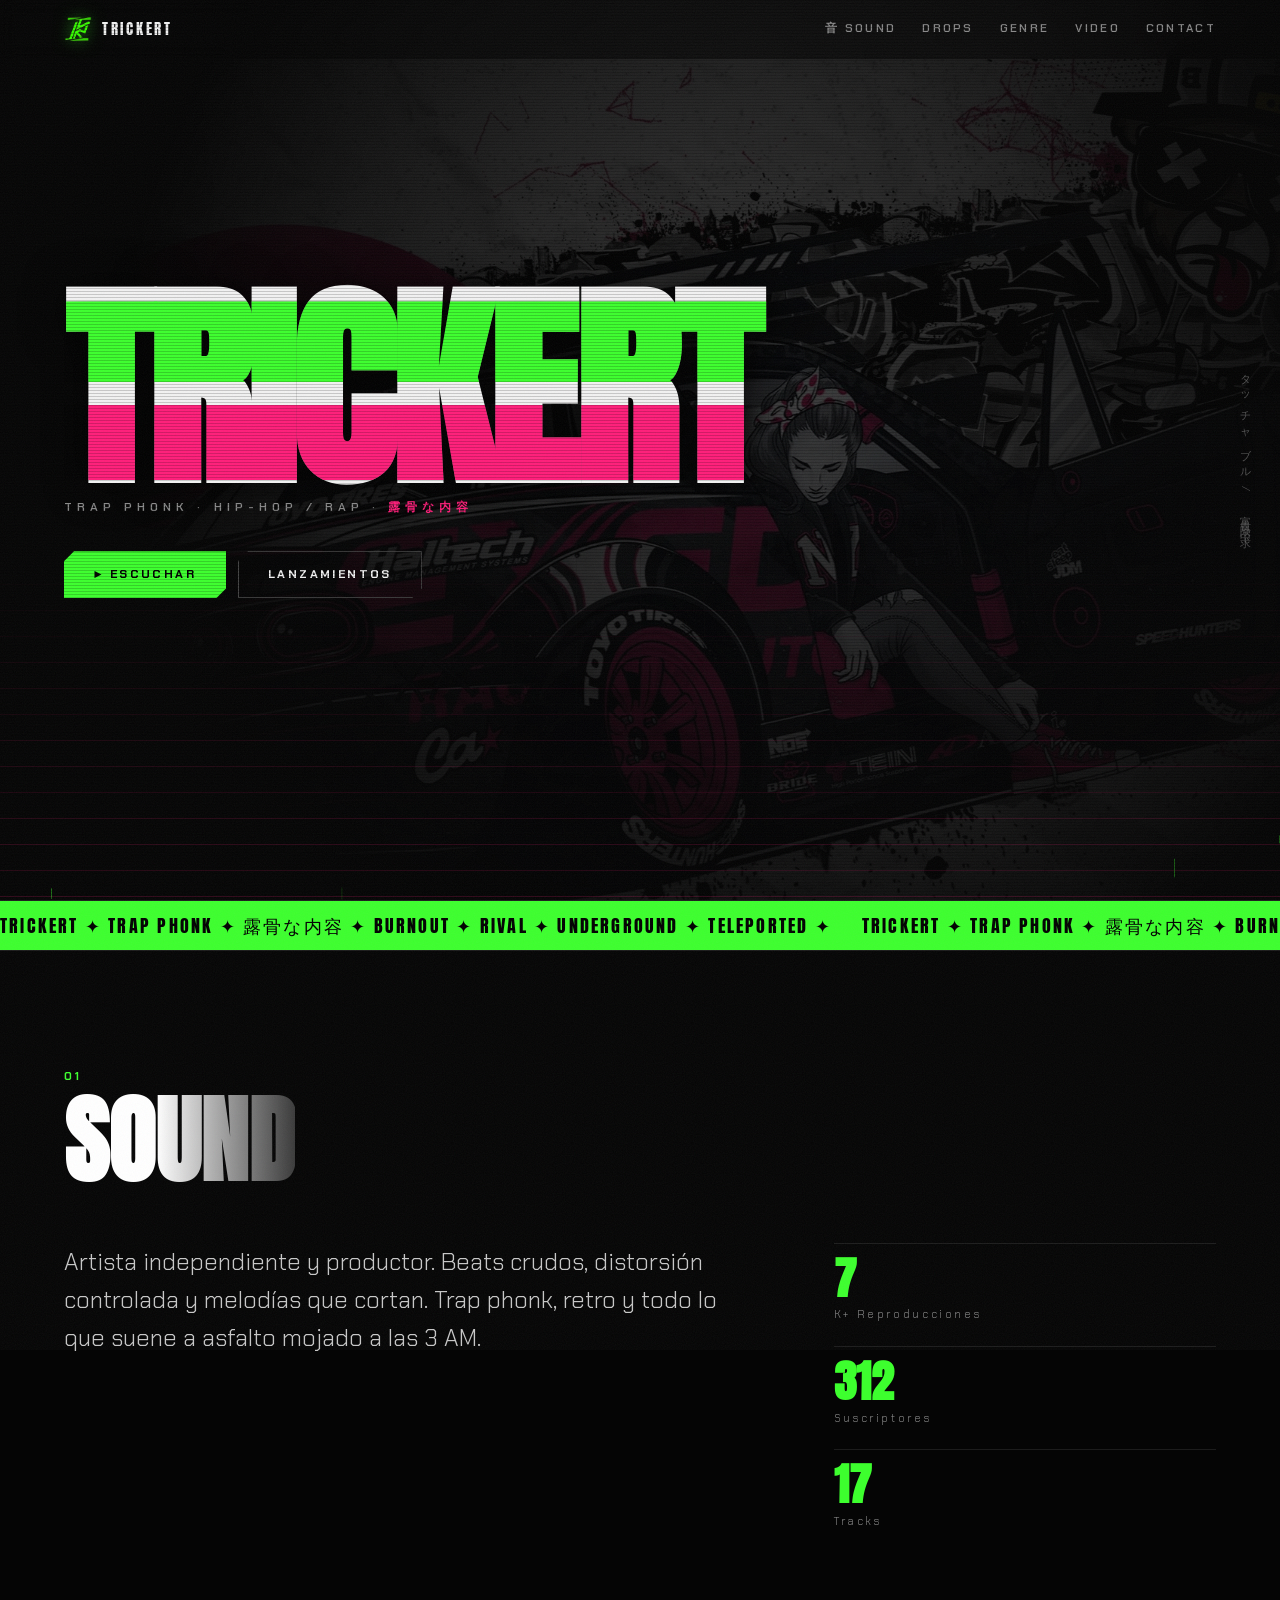
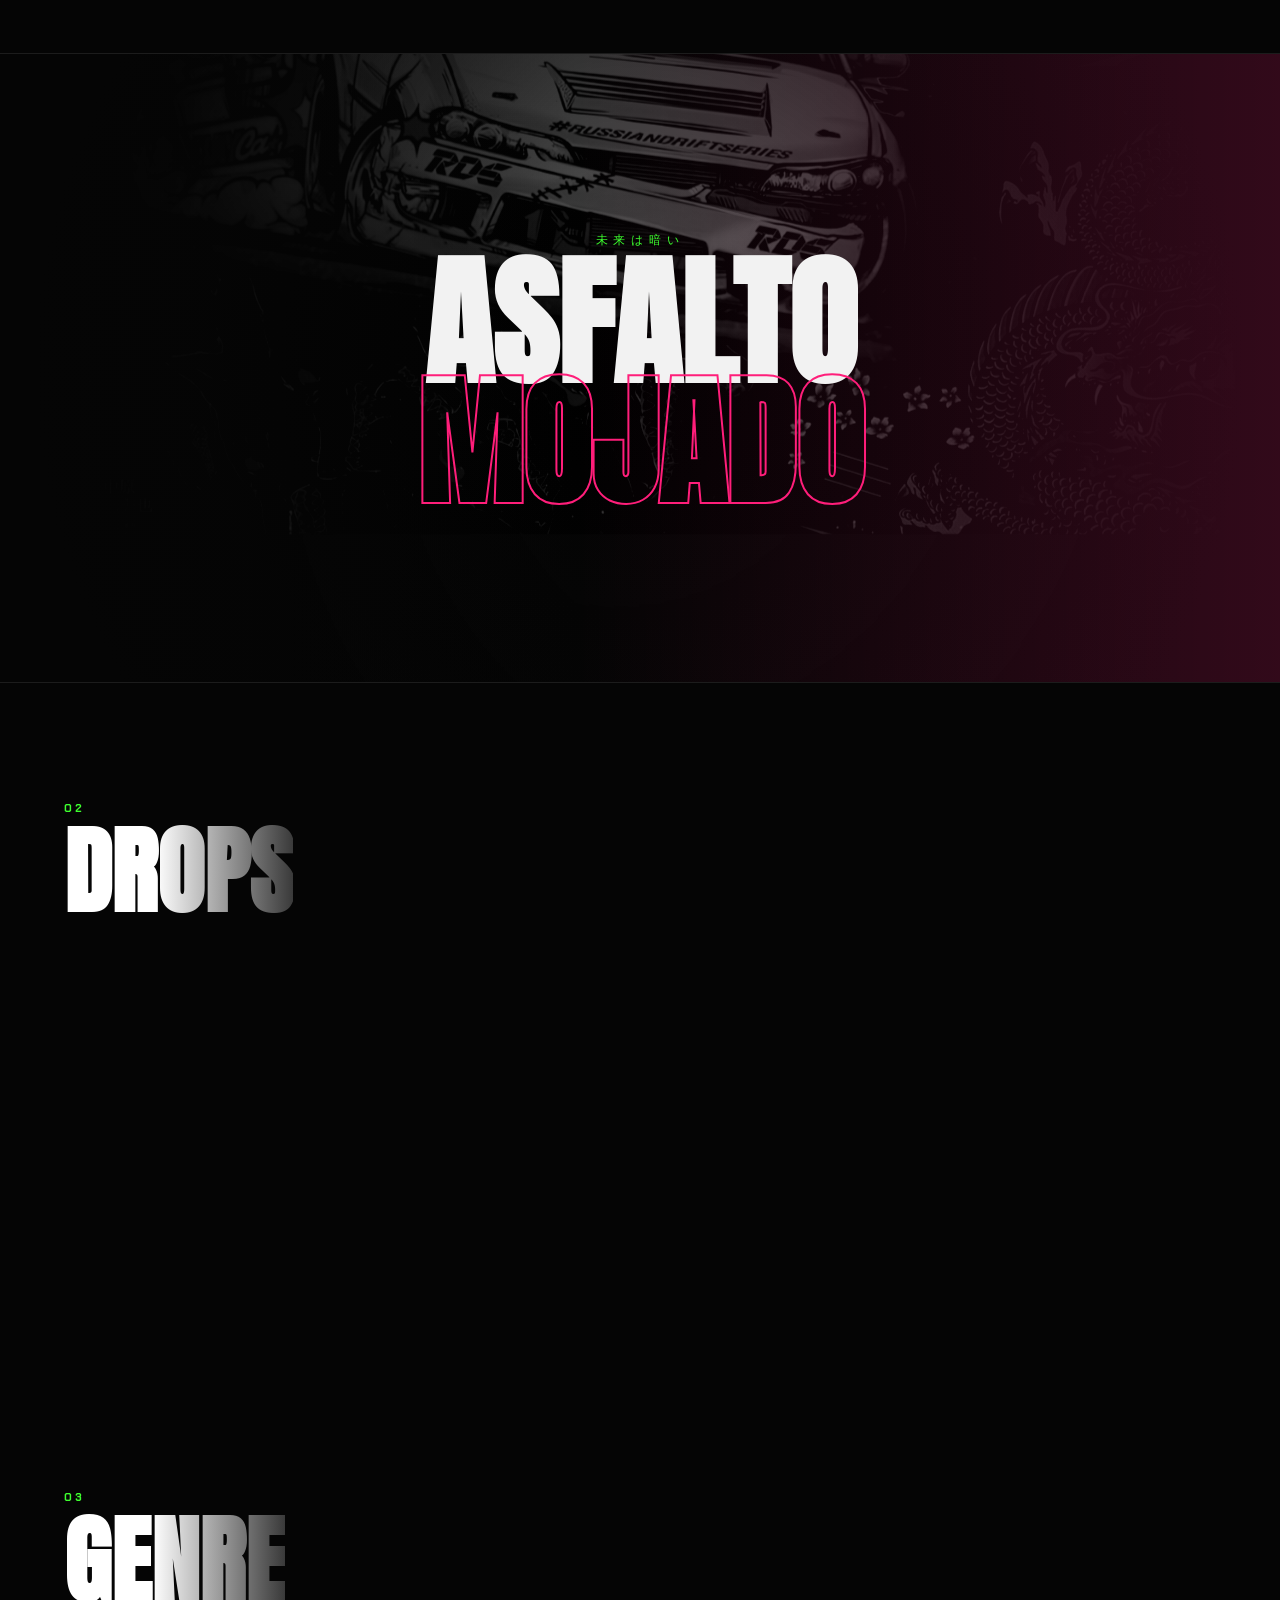
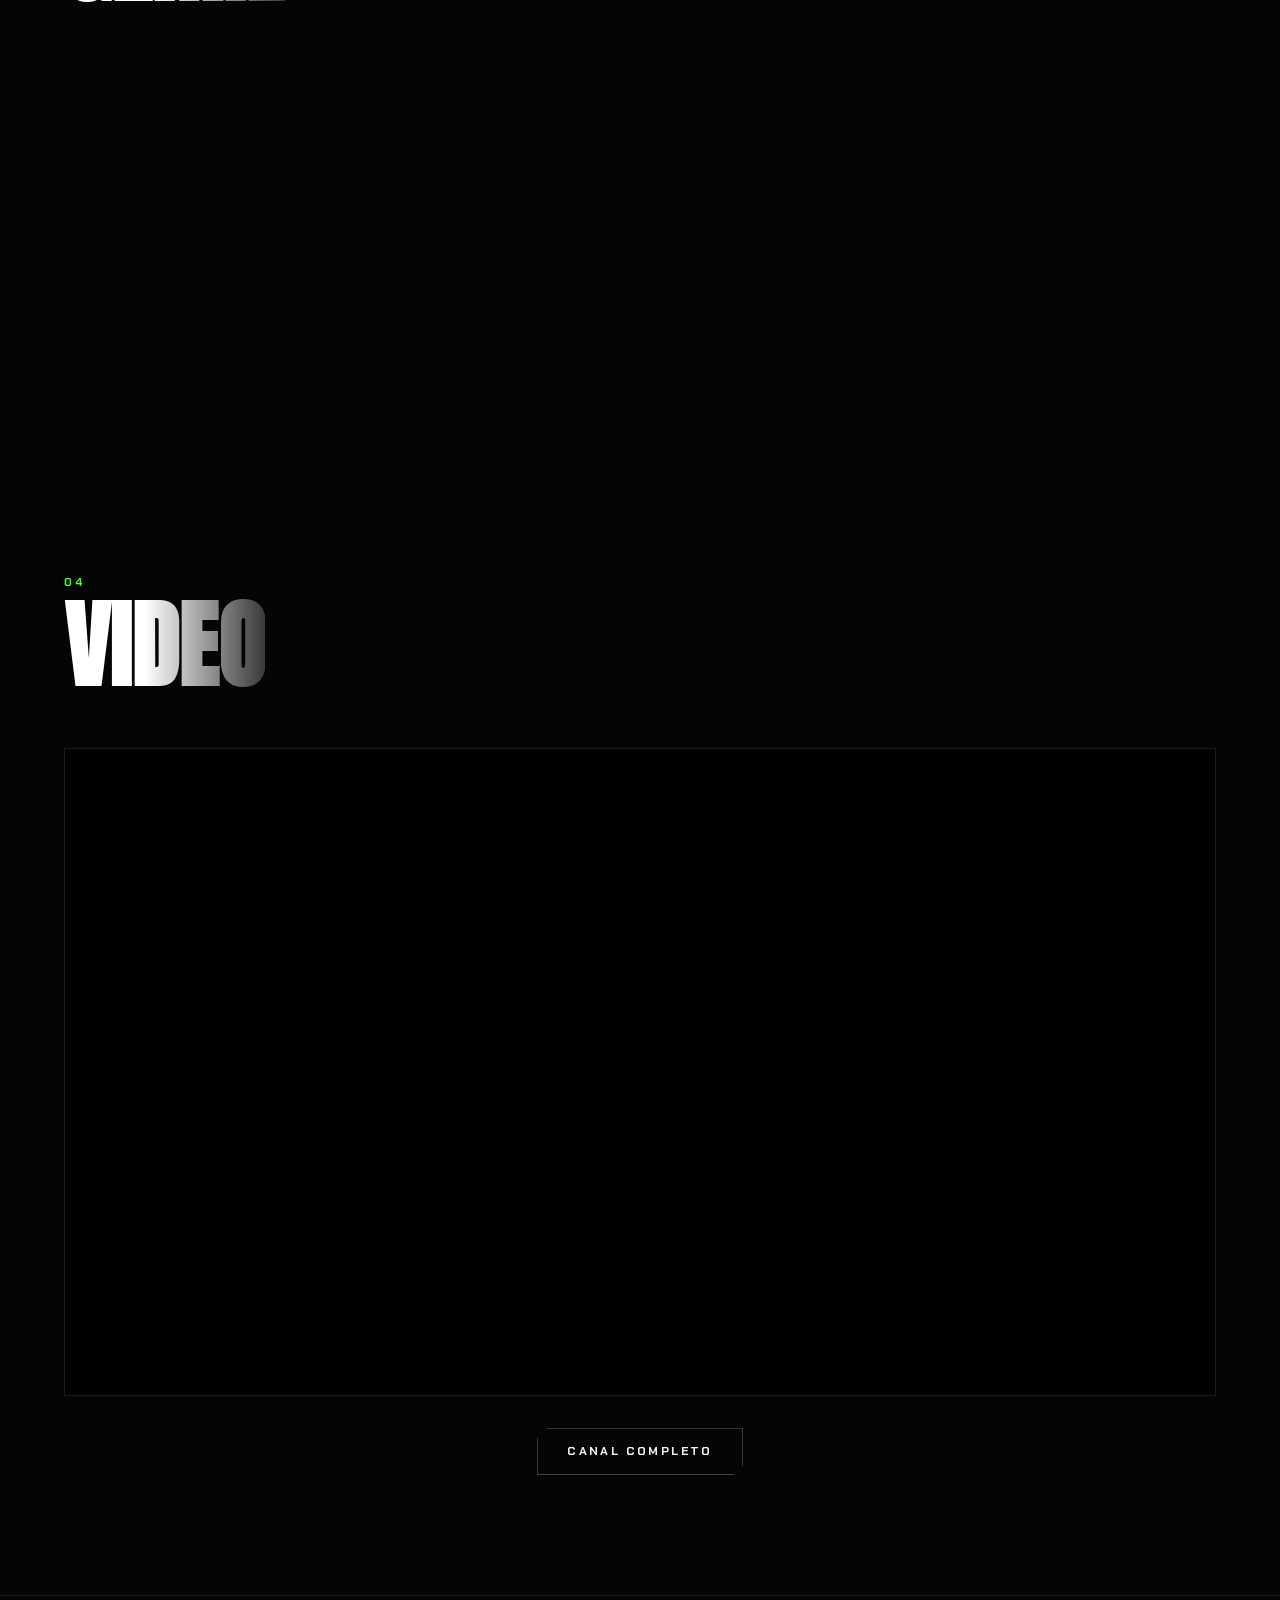
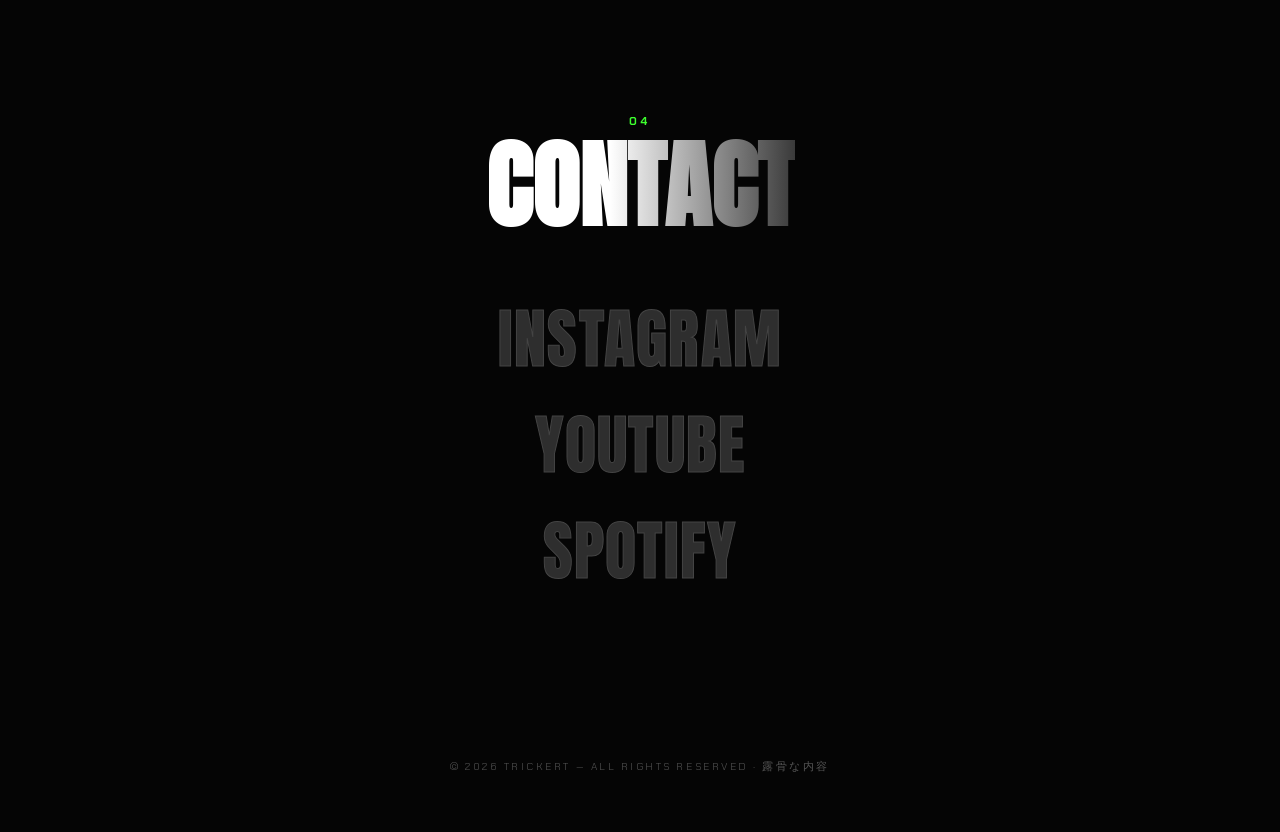
==== index.html @ c97ef877 "feat: initial commit - landing page oficial de Trickert" ====
<!DOCTYPE html>
<html lang="es">
<head>
  <meta charset="UTF-8" />
  <meta http-equiv="X-UA-Compatible" content="IE=edge" />
  <meta name="viewport" content="width=device-width, initial-scale=1" />
  <meta name="robots" content="index, follow, max-image-preview:large, max-snippet:-1, max-video-preview:-1" />
  <title>Trickert | Productor Musical de Trap, Phonk e Hip-Hop</title>
  <meta name="description" content="Escuchar a Trickert: productor musical de Trap, Phonk e Hip-Hop con nuevos lanzamientos y beats underground." />
  <link rel="canonical" href="https://trickertmusic.netlify.app/" />
  <meta name="theme-color" content="#0b0b0f" />
  <meta name="msapplication-TileColor" content="#0b0b0f" />
  <meta property="og:site_name" content="TRICKERT" />
  <meta property="og:type" content="website" />
  <meta property="og:url" content="https://trickertmusic.netlify.app/" />
  <meta property="og:title" content="Trickert | Productor Musical de Trap, Phonk e Hip-Hop" />
  <meta property="og:description" content="Escuchar a Trickert: productor musical de Trap, Phonk e Hip-Hop con nuevos lanzamientos y beats underground." />
  <meta property="og:image" content="https://trickertmusic.netlify.app/img/og-trickert.png" />
  <meta property="og:image:secure_url" content="https://trickertmusic.netlify.app/img/og-trickert.png" />
  <meta property="og:image:width" content="1200" />
  <meta property="og:image:height" content="630" />
  <meta property="og:image:alt" content="Portada de Trickert, productor musical de Trap, Phonk e Hip-Hop" />
  <meta property="og:locale" content="es_ES" />
  <meta name="twitter:card" content="summary_large_image" />
  <meta name="twitter:site" content="@trickert" />
  <meta name="twitter:creator" content="@trickert" />
  <meta name="twitter:title" content="Trickert | Productor Musical de Trap, Phonk e Hip-Hop" />
  <meta name="twitter:description" content="Escuchar a Trickert: productor musical de Trap, Phonk e Hip-Hop con nuevos lanzamientos y beats underground." />
  <meta name="twitter:image" content="https://trickertmusic.netlify.app/img/og-trickert.png" />
  <meta name="twitter:image:alt" content="Portada de Trickert, productor musical de Trap, Phonk e Hip-Hop" />
  <script type="application/ld+json">
    {
      "@context": "https://schema.org",
      "@type": "WebSite",
      "name": "TRICKERT",
      "url": "https://trickertmusic.netlify.app/",
      "inLanguage": ["en", "es"],
      "description": "Productor musical de Trap, Phonk e Hip-Hop: escucha los lanzamientos de Trickert.",
      "publisher": {
        "@type": "Organization",
        "name": "TRICKERT",
        "logo": {
          "@type": "ImageObject",
          "url": "https://trickertmusic.netlify.app/img/trickert_logo.png",
          "width": 512,
          "height": 512
        }
      },
      "potentialAction": {
        "@type": "SearchAction",
        "target": "https://trickertmusic.netlify.app/?q={search_term_string}",
        "query-input": "required name=search_term_string"
      }
    }
  </script>
  <link rel="icon" href="img/trickert_logo.png" />
  <link rel="apple-touch-icon" href="img/trickert_logo.png" />
  <link rel="preconnect" href="https://fonts.googleapis.com" />
  <link rel="preconnect" href="https://fonts.gstatic.com" crossorigin />
  <link href="https://fonts.googleapis.com/css2?family=Anton&family=Chakra+Petch:wght@300;600;700&family=Zen+Dots&display=swap" rel="stylesheet" />
  <link rel="stylesheet" href="styles.css" />
</head>
<body>
<div class="grain"></div>
<div class="scanlines"></div>
<canvas id="fx"></canvas>

<div class="loader" id="loader"><span class="loader-txt" data-txt="TRICKERT">TRICKERT</span><i class="bar"></i></div>

<header class="nav">
  <a class="brand" href="#top"><img src="img/trickert_logo.png" alt="Logotipo de Trickert" /><span>TRICKERT</span></a>
  <nav>
    <a href="#sound">音 SOUND</a>
    <a href="#drops">DROPS</a>
    <a href="genre.html">GENRE</a>
    <a href="#video">VIDEO</a>
    <a href="#contact">CONTACT</a>
  </nav>
  <button class="burger" id="burger" aria-label="Menú"><i></i><i></i></button>
</header>

<main id="top">
  <section class="hero">
    <div class="hero-bg" style="background-image:url('img/tokyodrifitng.png')"></div>
    <div class="sun" id="sun"></div>
    <div class="horizon"></div>
    <div class="hero-grid"></div>
    <h1 class="glitch" data-txt="TRICKERT">TRICKERT</h1>
    <p class="tag">TRAP PHONK · HIP-HOP / RAP · <span class="hl">露骨な内容</span></p>
    <div class="cta">
      <a class="btn" href="https://ffm.bio/trickert" target="_blank" rel="noopener">▶ ESCUCHAR</a>
      <a class="btn ghost" href="#drops">LANZAMIENTOS</a>
    </div>
    <div class="hero-side">タッチャブル / 富貴険中求</div>
  </section>


  <div class="marquee"><div class="track"><span>TRICKERT ✦ TRAP PHONK ✦ 露骨な内容 ✦ BURNOUT ✦ RIVAL ✦ UNDERGROUND ✦ TELEPORTED ✦ </span><span>TRICKERT ✦ TRAP PHONK ✦ 露骨な内容 ✦ BURNOUT ✦ RIVAL ✦ UNDERGROUND ✦ TELEPORTED ✦ </span></div></div>

  <section id="sound" class="section split">
    <h2 class="title" data-n="01"><span>SOUND</span></h2>
    <div class="split-in">
      <p class="big reveal">Artista independiente y productor. Beats crudos, distorsión controlada y melodías que cortan. Trap phonk, retro y todo lo que suene a asfalto mojado a las 3 AM.</p>
      <ul class="stats">
        <li class="reveal"><b data-count="7">0</b><span>K+ Reproducciones</span></li>
        <li class="reveal"><b data-count="736">0</b><span>Suscriptores</span></li>
        <li class="reveal"><b data-count="24">0</b><span>Tracks</span></li>
      </ul>
    </div>
  </section>

  <section class="band">
    <div class="band-bg" data-para="0.18" style="background-image:url('img/underground.png')"></div>
    <div class="band-in">
      <span class="jp">未来は暗い</span>
      <h3>ASFALTO<br /><em>MOJADO</em></h3>
    </div>
  </section>


  <section id="drops" class="section">
    <h2 class="title" data-n="02"><span>DROPS</span></h2>
    <div class="drops">
      <a class="drop reveal" href="https://ffm.to/trickert-burnout" target="_blank" rel="noopener">
        <img src="img/burnout.jpg" alt="Portada del lanzamiento Burnout de Trickert" loading="lazy" />
        <div class="meta"><b>BURNOUT</b><i> Album </i></div>
      </a>
      <a class="drop reveal" href="https://www.youtube.com/watch?v=4tgatp_iaTQ" target="_blank" rel="noopener">
        <img src="img/underground.png" alt="Portada del lanzamiento Underground de Trickert" loading="lazy" />
        <div class="meta"><b> UNDERGROUND </b><i> Single </i></div>
      </a>
      <a class="drop reveal" href="https://ffm.to/trickert-horizon" target="_blank" rel="noopener">
        <img src="img/horizon.png" alt="Portada del lanzamiento Horizon de Trickert" loading="lazy" />
        <div class="meta"><b> HORIZON </b><i> Album </i></div>
      </a>
      <a class="drop reveal" href="https://ffm.bio/trickert" target="_blank" rel="noopener">
        <img src="img/tokyodrifitng.png" alt="Portada del lanzamiento Tokyo Drifting de Trickert" loading="lazy" />
        <div class="meta"><b> TOKYO DRIFTING </b><i> Album </i></div>
      </a>

    </div>
  </section>

  <section id="genre" class="section">
    <h2 class="title" data-n="03"><span>GENRE</span></h2>
    <div class="genre-preview reveal">
      <p class="eyebrow">SONIDO EXPERIMENTAL</p>
      <p class="big">Además del phonk y el trap, Trickert también explora un lado más oscuro, nocturno y atmosférico con influencias de darkwave, glitch y energía industrial.</p>
      <a class="btn" href="genre.html">VER TRACKS</a>
    </div>
  </section>

  <section id="video" class="section">
    <h2 class="title" data-n="04"><span>VIDEO</span></h2>
    <div class="video reveal">
      <iframe src="https://www.youtube.com/embed/4tgatp_iaTQ" title="Trickert - Underground" loading="lazy" allowfullscreen></iframe>
    </div>
    <p class="center"><a class="btn ghost" href="https://www.youtube.com/@Trickert" target="_blank" rel="noopener">CANAL COMPLETO</a></p>
  </section>

  <section id="contact" class="section contact">
    <h2 class="title" data-n="04"><span>CONTACT</span></h2>
    <div class="links">
      <a href="https://www.instagram.com/trickert_/" target="_blank" rel="noopener">INSTAGRAM</a>
      <a href="https://www.youtube.com/@Trickert" target="_blank" rel="noopener">YOUTUBE</a>
      <a href="https://open.spotify.com/intl-es/artist/5VKt9uekFGQ2gE98dD0BrV?si=6OspoRceREy6p18tlZwxgw" target="_blank" rel="noopener">SPOTIFY</a>
    </div>
  </section>
</main>

<footer>© <span id="year"></span> TRICKERT — ALL RIGHTS RESERVED · 露骨な内容</footer>

<script src="script.js"></script>
</body>
</html>
---- styles.css ----
:root{
  --bg:#050505;
  --ink:#f2f2f2;
  --muted:#8a8a8a;
  --acid:#3dff2e;
  --pink:#ff1e7a;
  --line:#1c1c1c;
  --display:"Anton",Impact,sans-serif;
  --tech:"Chakra Petch",system-ui,sans-serif;
  --dots:"Zen Dots",sans-serif;
}
*{box-sizing:border-box;margin:0;padding:0}
html{scroll-behavior:smooth}
body{background:var(--bg);color:var(--ink);font-family:var(--tech);font-weight:300;line-height:1.6;overflow-x:hidden}
a{color:inherit;text-decoration:none}
::selection{background:var(--acid);color:#000}

/* FX LAYERS */
.grain{position:fixed;inset:-50%;z-index:80;pointer-events:none;opacity:.055;
  background-image:url("data:image/svg+xml;utf8,<svg xmlns='http://www.w3.org/2000/svg' width='120' height='120'><filter id='n'><feTurbulence type='fractalNoise' baseFrequency='.9' numOctaves='3'/></filter><rect width='120' height='120' filter='url(%23n)'/></svg>");
  animation:grain 700ms steps(2) infinite}
@keyframes grain{50%{transform:translate(-3%,2%)}}
.scanlines{position:fixed;inset:0;z-index:79;pointer-events:none;opacity:.35;
  background:repeating-linear-gradient(to bottom,rgba(0,0,0,.5) 0 1px,transparent 1px 3px)}
canvas#fx{position:fixed;inset:0;width:100%;height:100%;pointer-events:none;z-index:6}

/* LOADER */
.loader{position:fixed;inset:0;z-index:100;background:#000;display:grid;place-content:center;gap:22px;transition:opacity .6s,visibility .6s}
.loader.out{opacity:0;visibility:hidden}
.loader-txt{font-family:var(--display);font-size:clamp(2rem,9vw,6rem);letter-spacing:.06em;color:var(--acid)}
.loader .bar{display:block;height:3px;width:min(60vw,420px);background:#1a1a1a;position:relative;overflow:hidden}
.loader .bar::after{content:"";position:absolute;inset:0;background:var(--acid);transform:translateX(-100%);animation:load 1.1s cubic-bezier(.6,0,.2,1) forwards}
@keyframes load{to{transform:translateX(0)}}

/* NAV */
.nav{position:fixed;top:0;left:0;right:0;z-index:40;display:flex;align-items:center;justify-content:space-between;
  padding:14px 5vw;background:rgba(5,5,5,.6);backdrop-filter:blur(10px);border-bottom:1px solid transparent;transition:.35s}
.nav.scrolled{border-bottom-color:var(--line);background:rgba(5,5,5,.92)}
.brand{display:flex;align-items:center;gap:10px;font-family:var(--display);letter-spacing:.18em;font-size:.95rem}
.brand img{width:28px;height:28px;object-fit:contain;filter:drop-shadow(0 0 8px rgba(61,255,46,.55))}
.nav nav{display:flex;gap:26px;font-size:.72rem;font-weight:600;letter-spacing:.2em}
.nav nav a{color:var(--muted);position:relative;padding:6px 0;transition:color .25s}
.nav nav a::after{content:"";position:absolute;left:0;bottom:0;height:2px;width:0;background:var(--acid);transition:width .3s}
.nav nav a:hover{color:var(--acid)}
.nav nav a:hover::after{width:100%}
.burger{display:none;background:none;border:0;cursor:pointer;padding:8px;gap:5px;flex-direction:column}
.burger i{display:block;width:24px;height:2px;background:var(--acid)}

/* HERO */
.hero{position:relative;min-height:100svh;display:flex;flex-direction:column;justify-content:center;padding:0 5vw;overflow:hidden}
.hero-bg{position:absolute;inset:0;background-size:cover;background-position:center;filter:grayscale(1) contrast(1.25) brightness(.35);opacity:.6;
  transform:scale(1.08);animation:drift 18s ease-in-out infinite alternate}
.hero::after{content:"";position:absolute;inset:0;background:radial-gradient(circle at 60% 45%,transparent,#050505 72%)}
@keyframes drift{to{transform:scale(1.18) translate3d(-2%,-2%,0)}}
.hero-grid{position:absolute;inset:0;opacity:.18;
  background-image:linear-gradient(var(--line) 1px,transparent 1px),linear-gradient(90deg,var(--line) 1px,transparent 1px);
  background-size:64px 64px;
  -webkit-mask-image:radial-gradient(circle at 50% 60%,#000,transparent 75%);
  mask-image:radial-gradient(circle at 50% 60%,#000,transparent 75%)}
h1.glitch{position:relative;z-index:3;font-family:var(--display);font-size:clamp(3.4rem,17vw,15rem);line-height:.82;letter-spacing:-.02em;text-transform:uppercase}
h1.glitch::before,h1.glitch::after{content:attr(data-txt);position:absolute;inset:0;clip-path:inset(0 0 55% 0)}
h1.glitch::before{color:var(--acid);animation:gl1 3.6s infinite steps(2)}
h1.glitch::after{color:var(--pink);clip-path:inset(58% 0 0 0);animation:gl2 4.2s infinite steps(2)}
@keyframes gl1{0%,92%{transform:none;opacity:0}93%{transform:translate(-6px,-3px);opacity:1}97%{transform:translate(4px,2px);opacity:1}100%{opacity:0}}
@keyframes gl2{0%,88%{transform:none;opacity:0}89%{transform:translate(6px,3px);opacity:1}95%{transform:translate(-5px,-2px);opacity:1}100%{opacity:0}}
.tag{position:relative;z-index:3;margin-top:18px;font-weight:600;letter-spacing:.42em;font-size:.75rem;color:var(--muted)}
.tag .hl{color:var(--pink)}
.cta{position:relative;z-index:3;display:flex;gap:12px;margin-top:34px;flex-wrap:wrap}
.btn{display:inline-block;padding:14px 30px;background:var(--acid);color:#000;font-weight:700;font-size:.75rem;letter-spacing:.2em;
  clip-path:polygon(10px 0,100% 0,100% calc(100% - 10px),calc(100% - 10px) 100%,0 100%,0 10px);transition:transform .25s,box-shadow .25s,background .25s}
.btn:hover{transform:translate(-3px,-3px);box-shadow:6px 6px 0 var(--pink)}
.btn.ghost{background:transparent;color:var(--ink);box-shadow:inset 0 0 0 1px #444}
.btn.ghost:hover{color:var(--acid);box-shadow:inset 0 0 0 1px var(--acid),6px 6px 0 var(--pink)}
.hero-side{position:absolute;right:2vw;top:50%;transform:translateY(-50%);writing-mode:vertical-rl;letter-spacing:.5em;font-size:.7rem;color:#555;z-index:3}

/* MARQUEE */
.marquee{overflow:hidden;border-block:1px solid var(--line);background:var(--acid);color:#000;padding:10px 0}
.marquee .track{display:flex;width:max-content;animation:slide 26s linear infinite}
.marquee span{font-family:var(--display);font-size:1.15rem;letter-spacing:.12em;padding-right:30px;white-space:nowrap}
@keyframes slide{to{transform:translateX(-50%)}}

/* SECTIONS */
.section{padding:120px 5vw;max-width:1280px;margin:0 auto;position:relative}
.title{font-family:var(--display);font-size:clamp(2.4rem,8vw,6rem);line-height:1;text-transform:uppercase;margin-bottom:54px;position:relative}
.title::before{content:attr(data-n);font-family:var(--tech);font-size:.7rem;letter-spacing:.3em;color:var(--acid);display:block;margin-bottom:10px}
.title span{background:linear-gradient(90deg,#fff 40%,#3a3a3a);-webkit-background-clip:text;background-clip:text;color:transparent}
.split-in{display:grid;grid-template-columns:1.3fr .7fr;gap:60px;align-items:start}
.big{font-size:clamp(1.05rem,2.2vw,1.5rem);color:#c8c8c8;max-width:46ch}
.stats{list-style:none;display:grid;gap:20px}
.stats li{border-top:1px solid var(--line);padding-top:12px}
.stats b{font-family:var(--display);font-size:2.8rem;display:block;line-height:1;color:var(--acid)}
.stats span{font-size:.68rem;letter-spacing:.24em;color:var(--muted)}

/* DROPS */
.drops{display:grid;grid-template-columns:repeat(auto-fit,minmax(250px,1fr));gap:14px}
.drop{position:relative;aspect-ratio:1;overflow:hidden;border:1px solid var(--line);background:#0a0a0a;display:block}
.drop img{width:100%;height:100%;object-fit:cover;filter:grayscale(1) contrast(1.1) brightness(.75);transition:filter .45s,transform .8s cubic-bezier(.2,.8,.2,1)}
.drop:hover img{filter:none;transform:scale(1.07)}
.drop.alt img{object-fit:contain;padding:18%}
.drop .meta{position:absolute;left:0;right:0;bottom:0;padding:16px;display:flex;justify-content:space-between;align-items:baseline;
  background:linear-gradient(transparent,rgba(0,0,0,.9));transition:.35s}
.drop .meta b{font-family:var(--display);font-size:1.5rem;letter-spacing:.04em}
.drop .meta i{font-style:normal;font-size:.68rem;letter-spacing:.18em;color:var(--muted)}
.drop::after{content:"";position:absolute;inset:0;border:2px solid var(--acid);opacity:0;transition:opacity .3s}
.drop:hover::after{opacity:1}
.drop:hover .meta b{color:var(--acid)}

/* VIDEO */
.video{position:relative;aspect-ratio:16/9;border:1px solid var(--line);background:#000}
.video iframe{position:absolute;inset:0;width:100%;height:100%;border:0}
.center{text-align:center;margin-top:32px}

/* CONTACT */
.contact{text-align:center;border-top:1px solid var(--line)}
.links{display:flex;flex-direction:column;gap:4px;align-items:center}
.links a{font-family:var(--display);font-size:clamp(1.8rem,6vw,4rem);letter-spacing:.02em;color:#2e2e2e;transition:color .25s,transform .25s;-webkit-text-stroke:1px #444}
.links a:hover{color:var(--acid);-webkit-text-stroke:1px var(--acid);transform:translateX(10px)}
.genre-preview{display:flex;flex-direction:column;gap:18px;align-items:flex-start;padding:28px;border:1px solid var(--line);background:linear-gradient(120deg,rgba(255,30,122,.14),rgba(61,255,46,.08));box-shadow:inset 0 0 0 1px rgba(255,255,255,.02)}
.eyebrow{font-size:.7rem;letter-spacing:.34em;text-transform:uppercase;color:var(--acid);font-weight:700}
footer{padding:36px 5vw 56px;text-align:center;font-size:.66rem;letter-spacing:.24em;color:#555}

/* REVEAL */
.reveal{opacity:0;transform:translateY(34px);transition:opacity .8s cubic-bezier(.2,.8,.2,1),transform .8s cubic-bezier(.2,.8,.2,1)}
.reveal.in{opacity:1;transform:none}

/* ===== GENRE PAGE ===== */
.nav a.active{color:var(--acid)}
.genre-page{padding-top:88px}
.hero-genre{min-height:78vh;align-items:flex-start;justify-content:center;padding-top:8rem}
.hero-genre .hero-content{position:relative;z-index:3;max-width:760px;display:flex;flex-direction:column;gap:18px}
.hero-genre .hero-bg{opacity:.45!important}
.genre-section{padding-top:70px}
.genre-grid{display:grid;grid-template-columns:repeat(auto-fit,minmax(220px,1fr));gap:18px}
.release-card{border:1px solid var(--line);background:#080808;overflow:hidden;transition:transform .3s,border-color .3s,box-shadow .3s}
.release-card:hover{transform:translateY(-4px);border-color:var(--acid);box-shadow:0 0 0 1px rgba(61,255,46,.15)}
.release-card img{width:100%;aspect-ratio:1/1;object-fit:cover;filter:grayscale(1) contrast(1.08) brightness(.75)}
.release-card:hover img{filter:none;transform:scale(1.03);transition:filter .35s,transform .35s}
.release-info{padding:16px 18px;display:flex;justify-content:space-between;align-items:center;gap:14px}
.release-info h3{font-family:var(--display);font-size:1.15rem;text-transform:uppercase;letter-spacing:.04em}
.release-info p{font-size:.8rem;color:var(--muted);letter-spacing:.16em}
.section-heading{display:flex;flex-direction:column;gap:12px;max-width:760px;margin-bottom:30px}
.trap-list{display:grid;gap:14px}
.trap-track{display:grid;grid-template-columns:120px 1fr;align-items:center;gap:16px;padding:12px;border:1px solid var(--line);background:rgba(255,255,255,.02);transition:border-color .25s,transform .25s,color .25s}
.trap-track:hover{border-color:var(--acid);transform:translateX(6px);color:var(--acid)}
.trap-track img{width:100%;aspect-ratio:1/1;object-fit:cover;border:1px solid rgba(255,255,255,.08)}
.trap-track__meta{display:flex;flex-direction:column;gap:8px}
.trap-track__meta strong{font-family:var(--display);font-size:1.2rem;letter-spacing:.08em;text-transform:uppercase}
.trap-track__meta span{font-size:.82rem;letter-spacing:.2em;color:var(--muted)}

@media(max-width:860px){
  .hero-genre{padding-top:7rem}
  .genre-grid{grid-template-columns:1fr 1fr}
  .trap-track{grid-template-columns:96px 1fr}
}

@media(max-width:560px){
  .genre-grid{grid-template-columns:1fr}
  .trap-track{grid-template-columns:1fr;gap:10px}
  .trap-track__meta{gap:4px}
}

@media(max-width:860px){
  .nav nav{position:fixed;inset:56px 0 auto;flex-direction:column;gap:0;background:#070707;border-bottom:1px solid var(--line);
    transform:translateY(-120%);transition:transform .4s;padding:10px 5vw 22px}
  .nav nav.open{transform:none}
  .nav nav a{padding:14px 0;font-size:.9rem;border-bottom:1px solid var(--line)}
  .burger{display:flex}
  .split-in{grid-template-columns:1fr}
  .hero-side{display:none}
  .section{padding:80px 5vw}
}
@media(prefers-reduced-motion:reduce){*{animation:none!important;transition:none!important}.reveal{opacity:1;transform:none}.loader{display:none}}

/* ===== COVER WORLD ===== */

@keyframes sunpulse{to{transform:translate(-50%,-50%) scale(1.07);opacity:.75}}
.horizon{position:absolute;left:0;right:0;bottom:0;height:38vh;z-index:2;pointer-events:none;opacity:.5;
  background:repeating-linear-gradient(to bottom,rgba(255,30,122,.35) 0 1px,transparent 1px 26px);
  -webkit-mask-image:linear-gradient(transparent,#000);mask-image:linear-gradient(transparent,#000)}
.hero-bg{filter:grayscale(.4) contrast(1.3) saturate(1.3) brightness(.4)!important;opacity:.6!important}
h1.glitch{text-shadow:0 0 40px rgba(0,0,0,.9)}
.bust{position:absolute;right:-2vw;bottom:0;height:66vh;object-fit:contain;z-index:1;opacity:.3;
  filter:grayscale(1) contrast(1.35) drop-shadow(0 0 60px rgba(255,30,122,.35));
  -webkit-mask-image:linear-gradient(to bottom,#000 55%,transparent);mask-image:linear-gradient(to bottom,#000 55%,transparent);
  animation:float 9s ease-in-out infinite alternate;pointer-events:none}
@keyframes float{to{transform:translateY(-26px)}}

/* ===== BAND ===== */
.band{position:relative;height:70vh;min-height:420px;overflow:hidden;border-block:1px solid var(--line);display:grid;place-items:center}
.band-bg{position:absolute;inset:-20% 0;background-size:cover;background-position:center;filter:grayscale(1) contrast(1.25) brightness(.4)}
.band::after{content:"";position:absolute;inset:0;background:linear-gradient(90deg,#050505,transparent 45%,rgba(255,30,122,.18)),radial-gradient(circle,transparent,#050505 85%)}
.band-in{position:relative;z-index:3;text-align:center}
.band-in .jp{display:block;color:var(--acid);letter-spacing:.5em;font-size:.72rem;margin-bottom:14px}
.band-in h3{font-family:var(--display);font-size:clamp(2.6rem,11vw,9rem);line-height:.85;text-transform:uppercase}
.band-in em{font-style:normal;color:transparent;-webkit-text-stroke:2px var(--pink)}

@media(max-width:860px){.bust{height:48vh;right:-14vw;opacity:.3}.band{height:52vh}}
iframe#nl-badge-frame { display: none !important; }
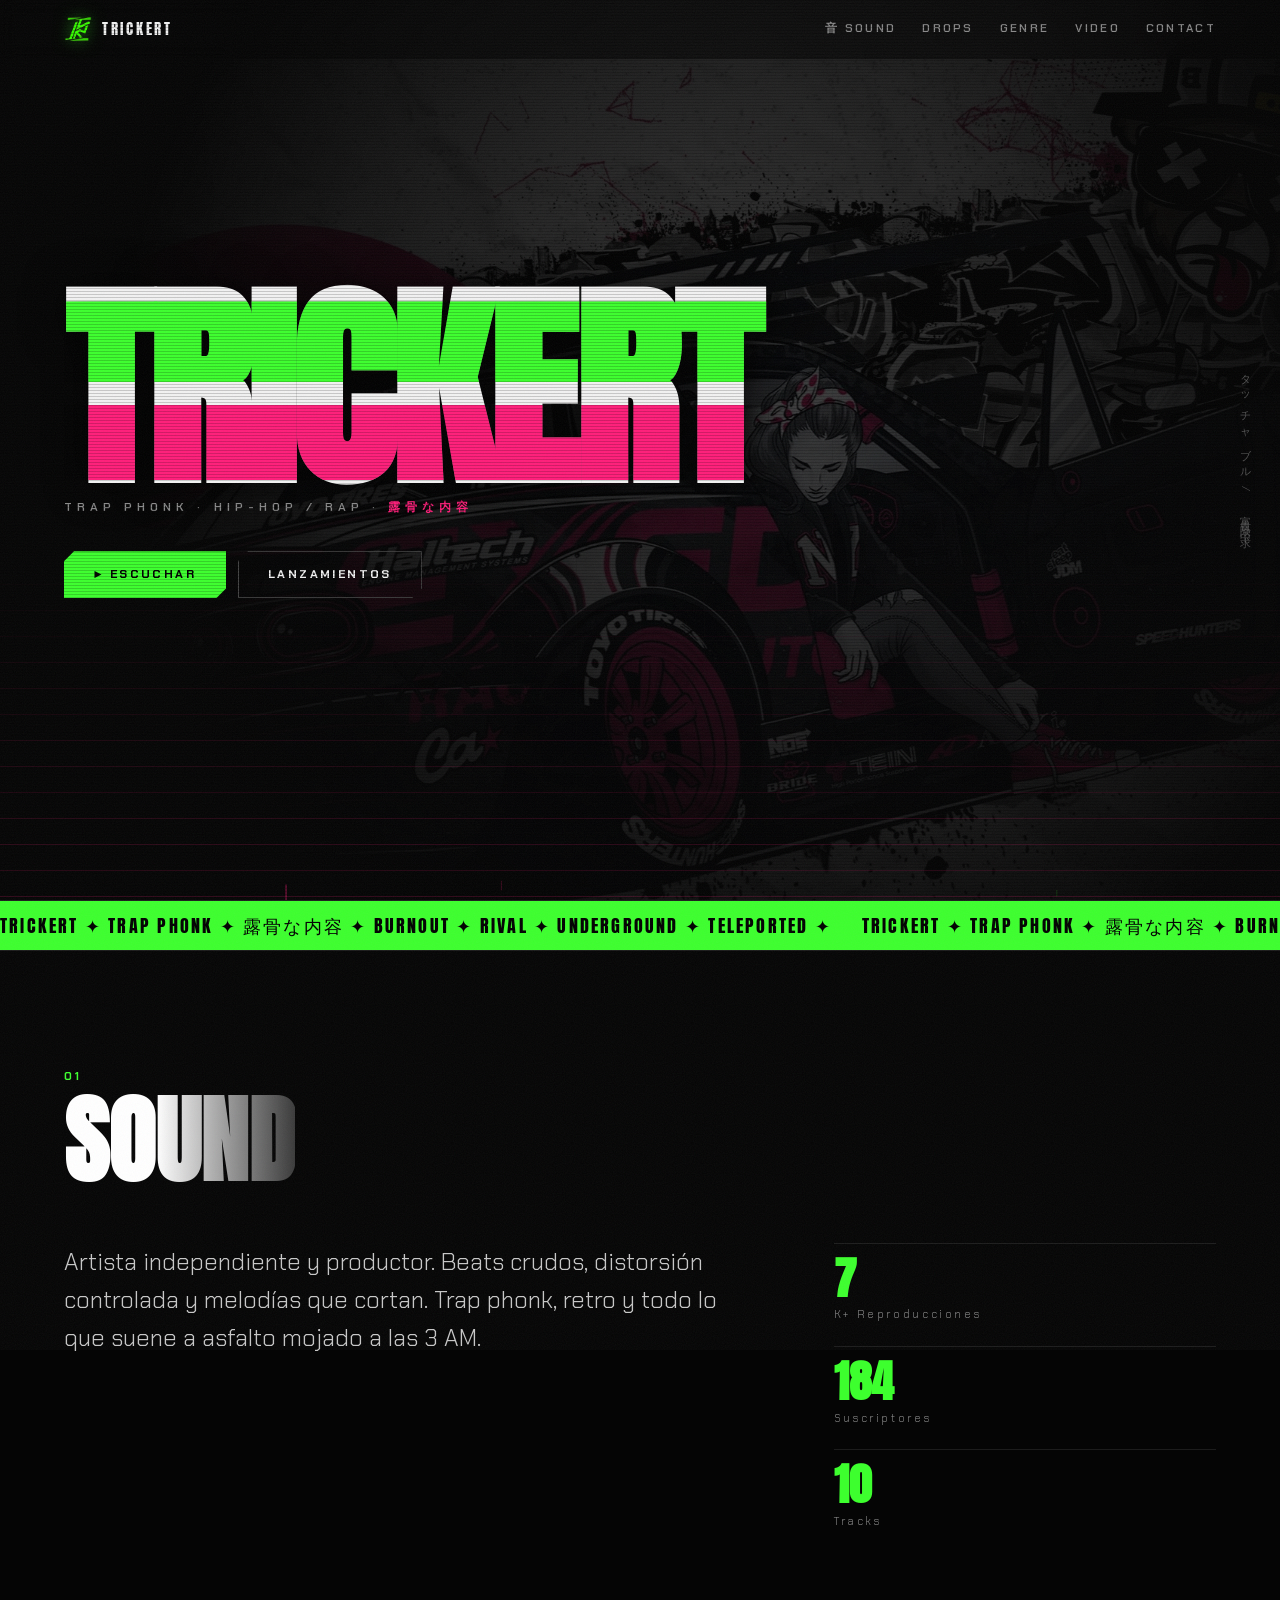
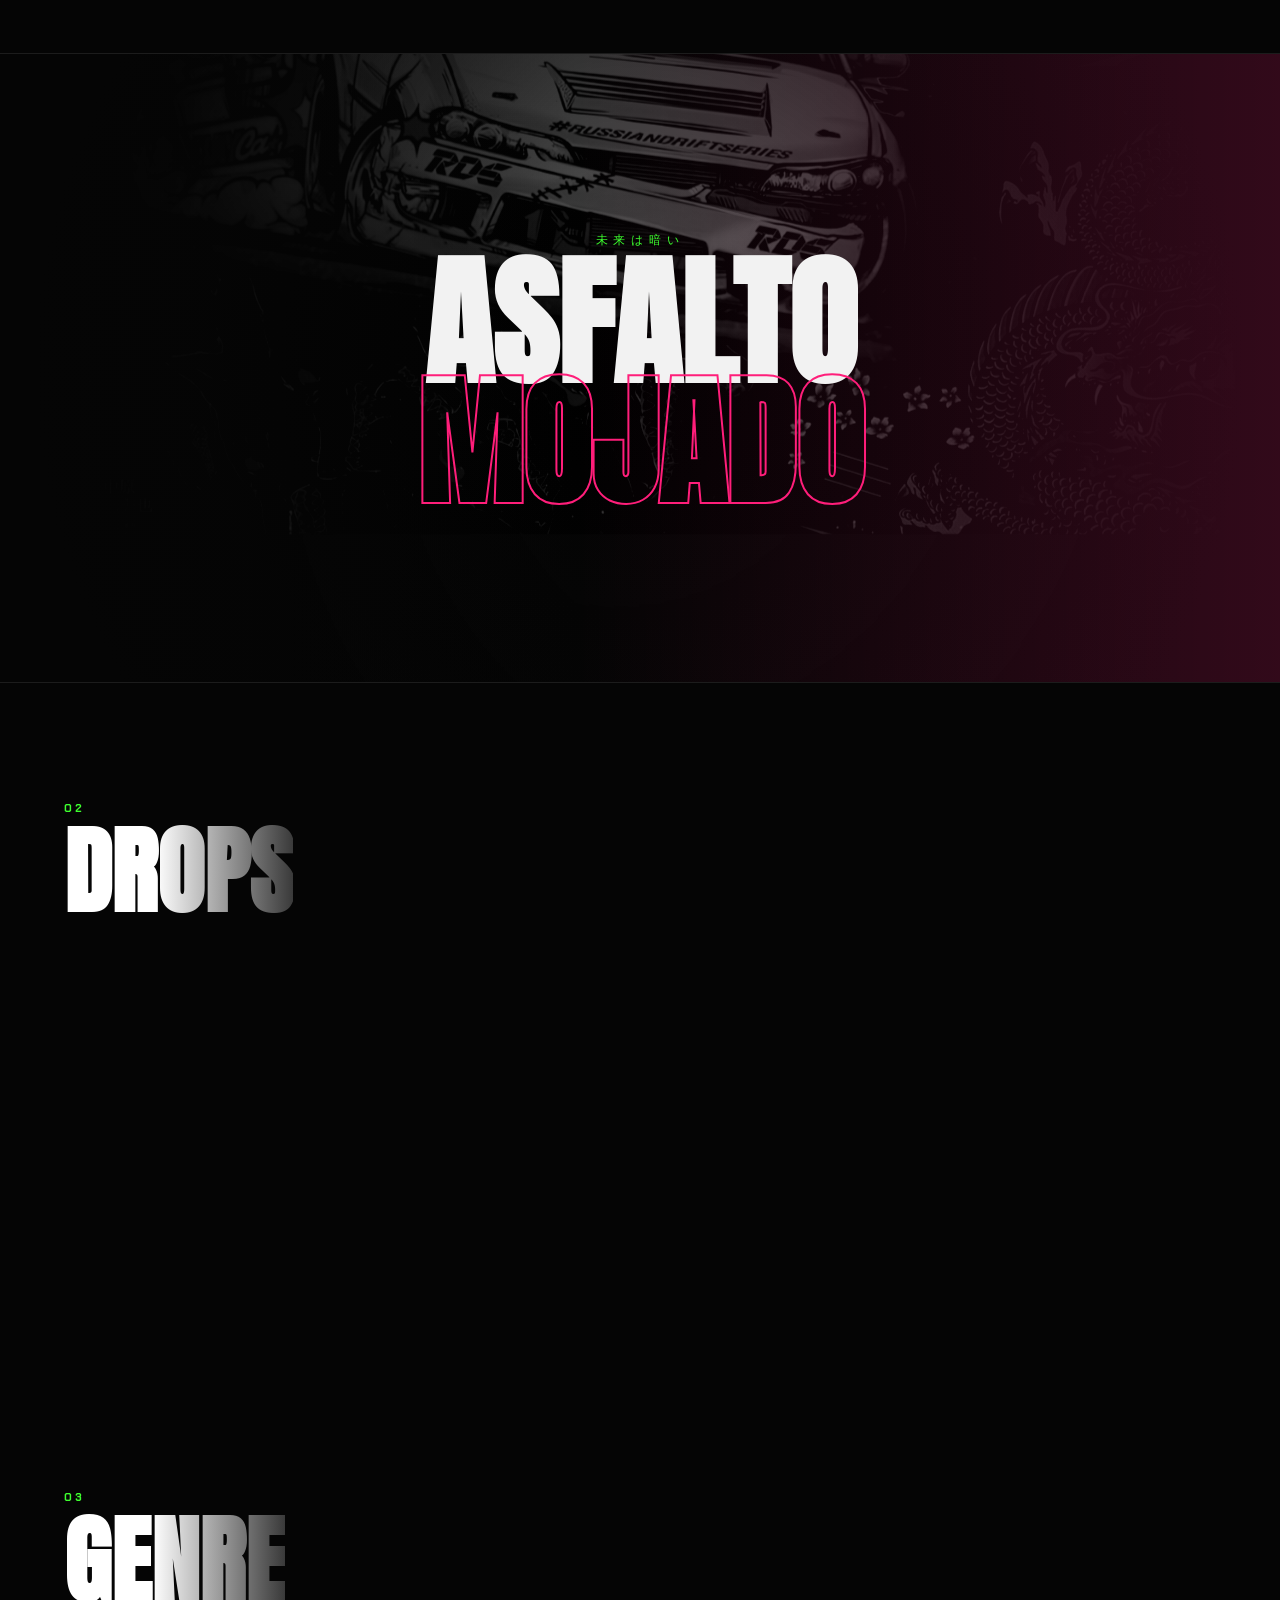
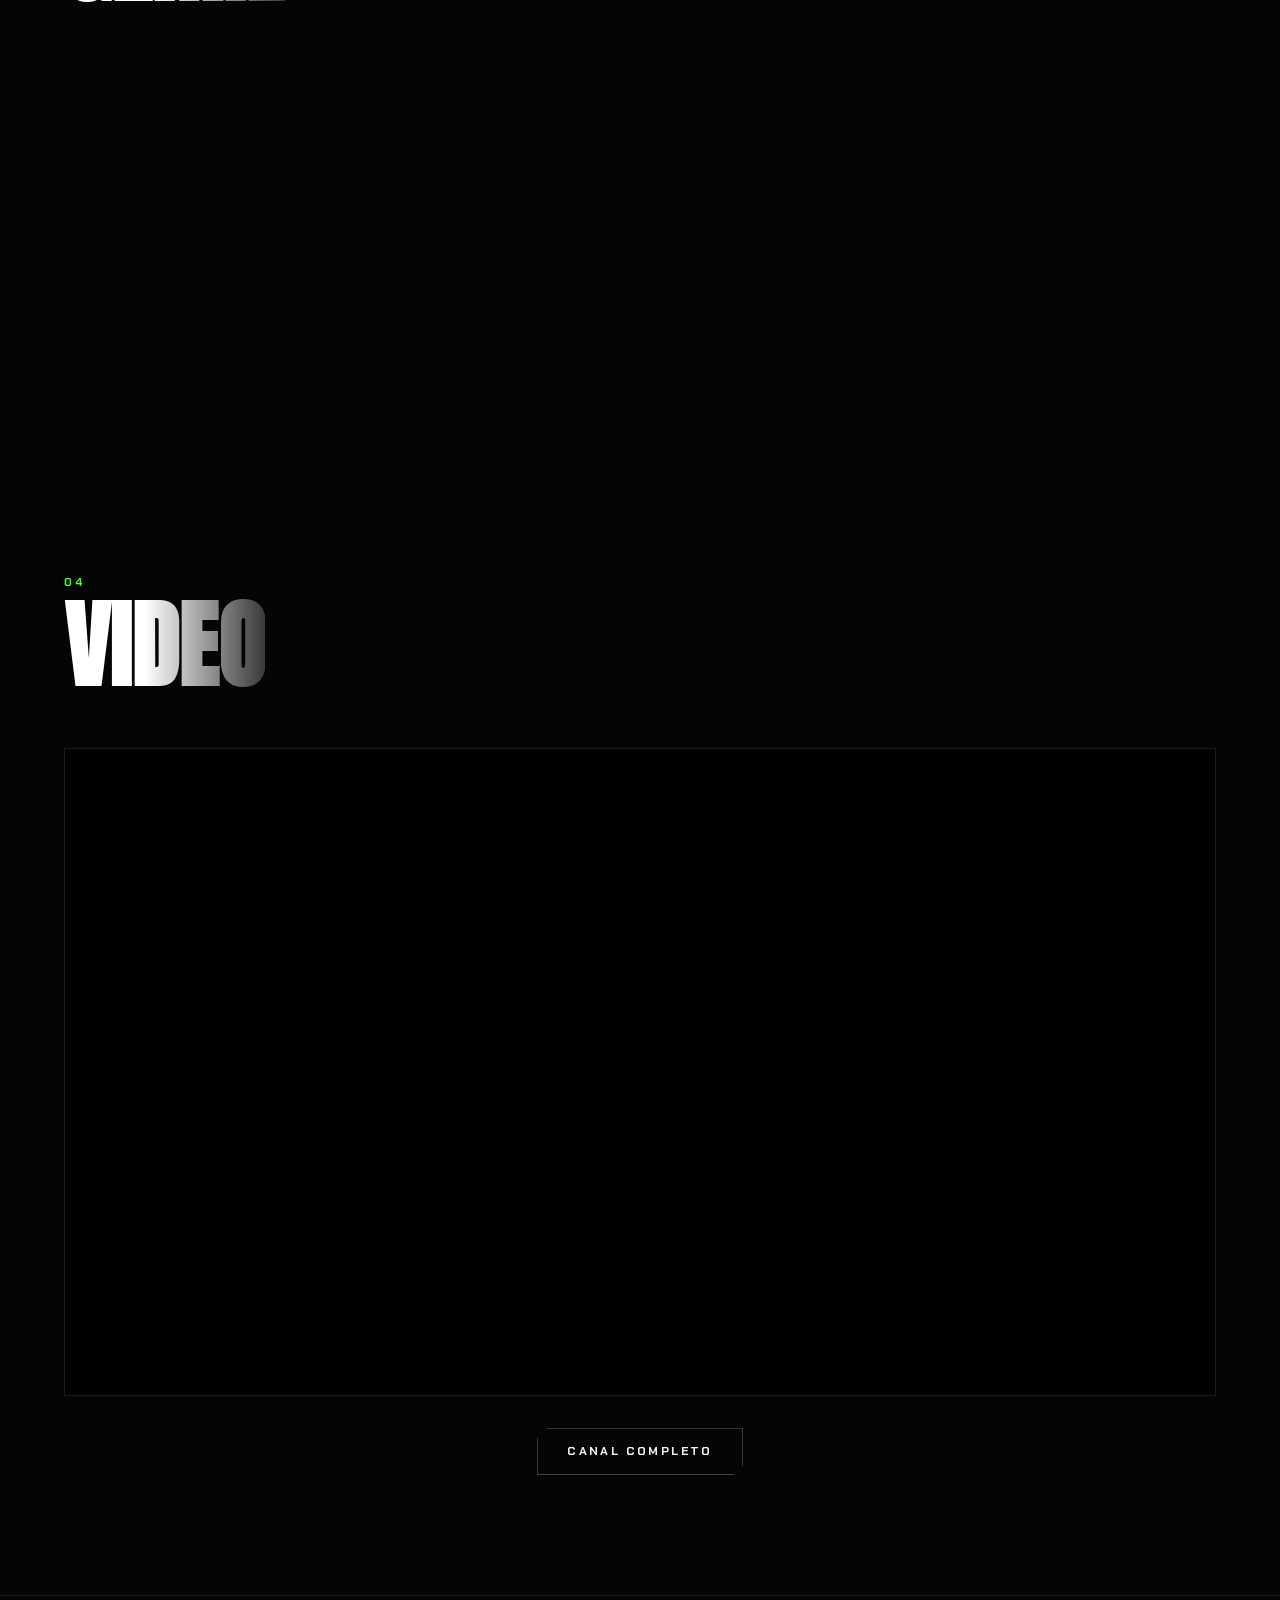
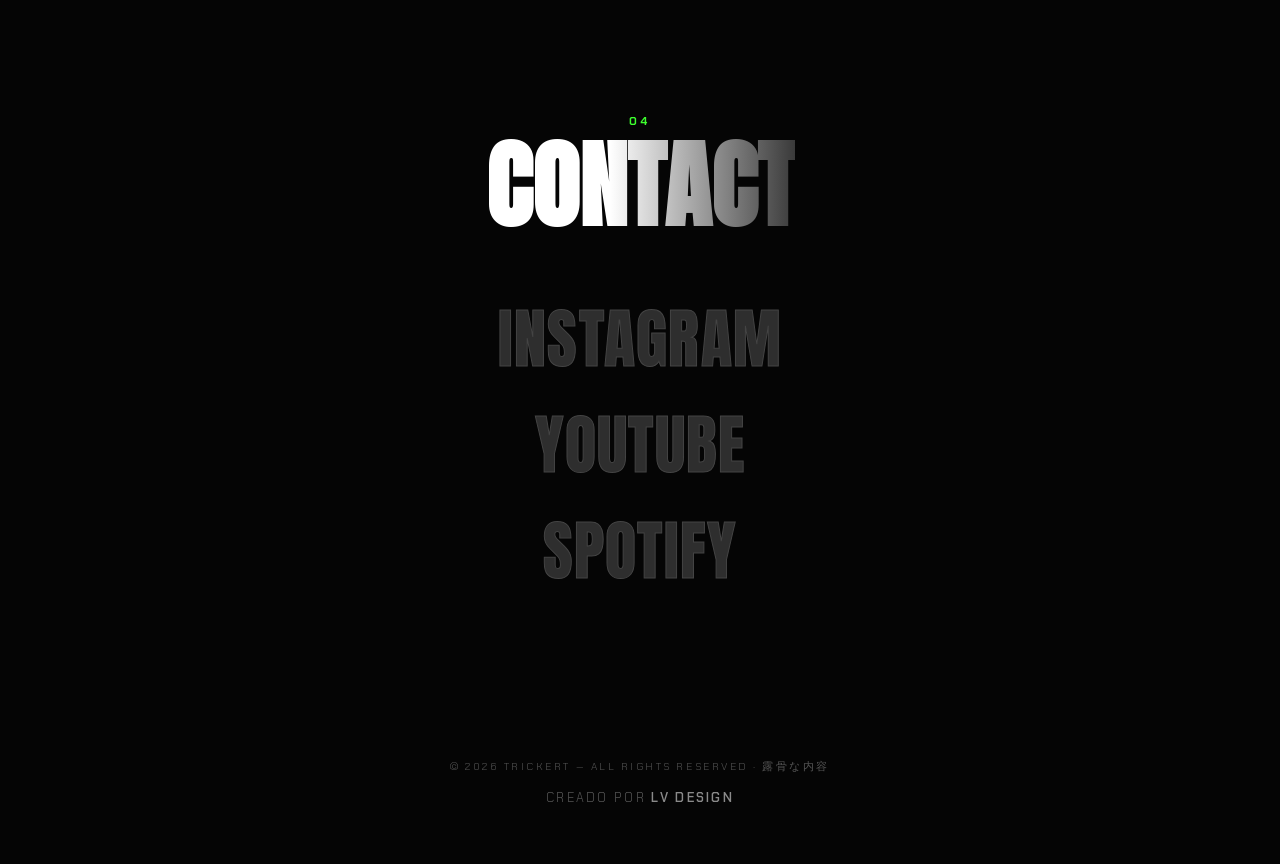
==== commit 692ee31b: "feat: agregar créditos de LV Design y enlace al portafolio en el footer" ====
--- a/index.html
+++ b/index.html
@@ -168,7 +168,10 @@
   </section>
 </main>
 
-<footer>© <span id="year"></span> TRICKERT — ALL RIGHTS RESERVED · 露骨な内容</footer>
+  <footer>
+    © <span id="year"></span> TRICKERT — ALL RIGHTS RESERVED · 露骨な内容<br>
+      <span class="lv-credits">CREADO POR <a href="https://valentinolorenti.netlify.app/" target="_blank" rel="noopener" class="lv-link">LV DESIGN</a></span>
+  </footer> 
 
 <script src="script.js"></script>
 </body>
--- a/styles.css
+++ b/styles.css
@@ -195,4 +195,24 @@
 .band-in em{font-style:normal;color:transparent;-webkit-text-stroke:2px var(--pink)}
 
 @media(max-width:860px){.bust{height:48vh;right:-14vw;opacity:.3}.band{height:52vh}}
-iframe#nl-badge-frame { display: none !important; }+iframe#nl-badge-frame { display: none !important; }
+
+/* ===== LV DESIGN CREDITS ===== */
+.lv-credits {
+  display: block;
+  margin-top: 12px;
+  font-size: 0.8rem;
+  letter-spacing: 0.18em;
+  color: #555;
+}
+
+.lv-link {
+  color: var(--muted);
+  font-weight: 600;
+  transition: color 0.3s ease, text-shadow 0.3s ease;
+}
+
+.lv-link:hover {
+  color: var(--acid);
+  text-shadow: 0 0 8px rgba(61, 255, 46, 0.4);
+}
